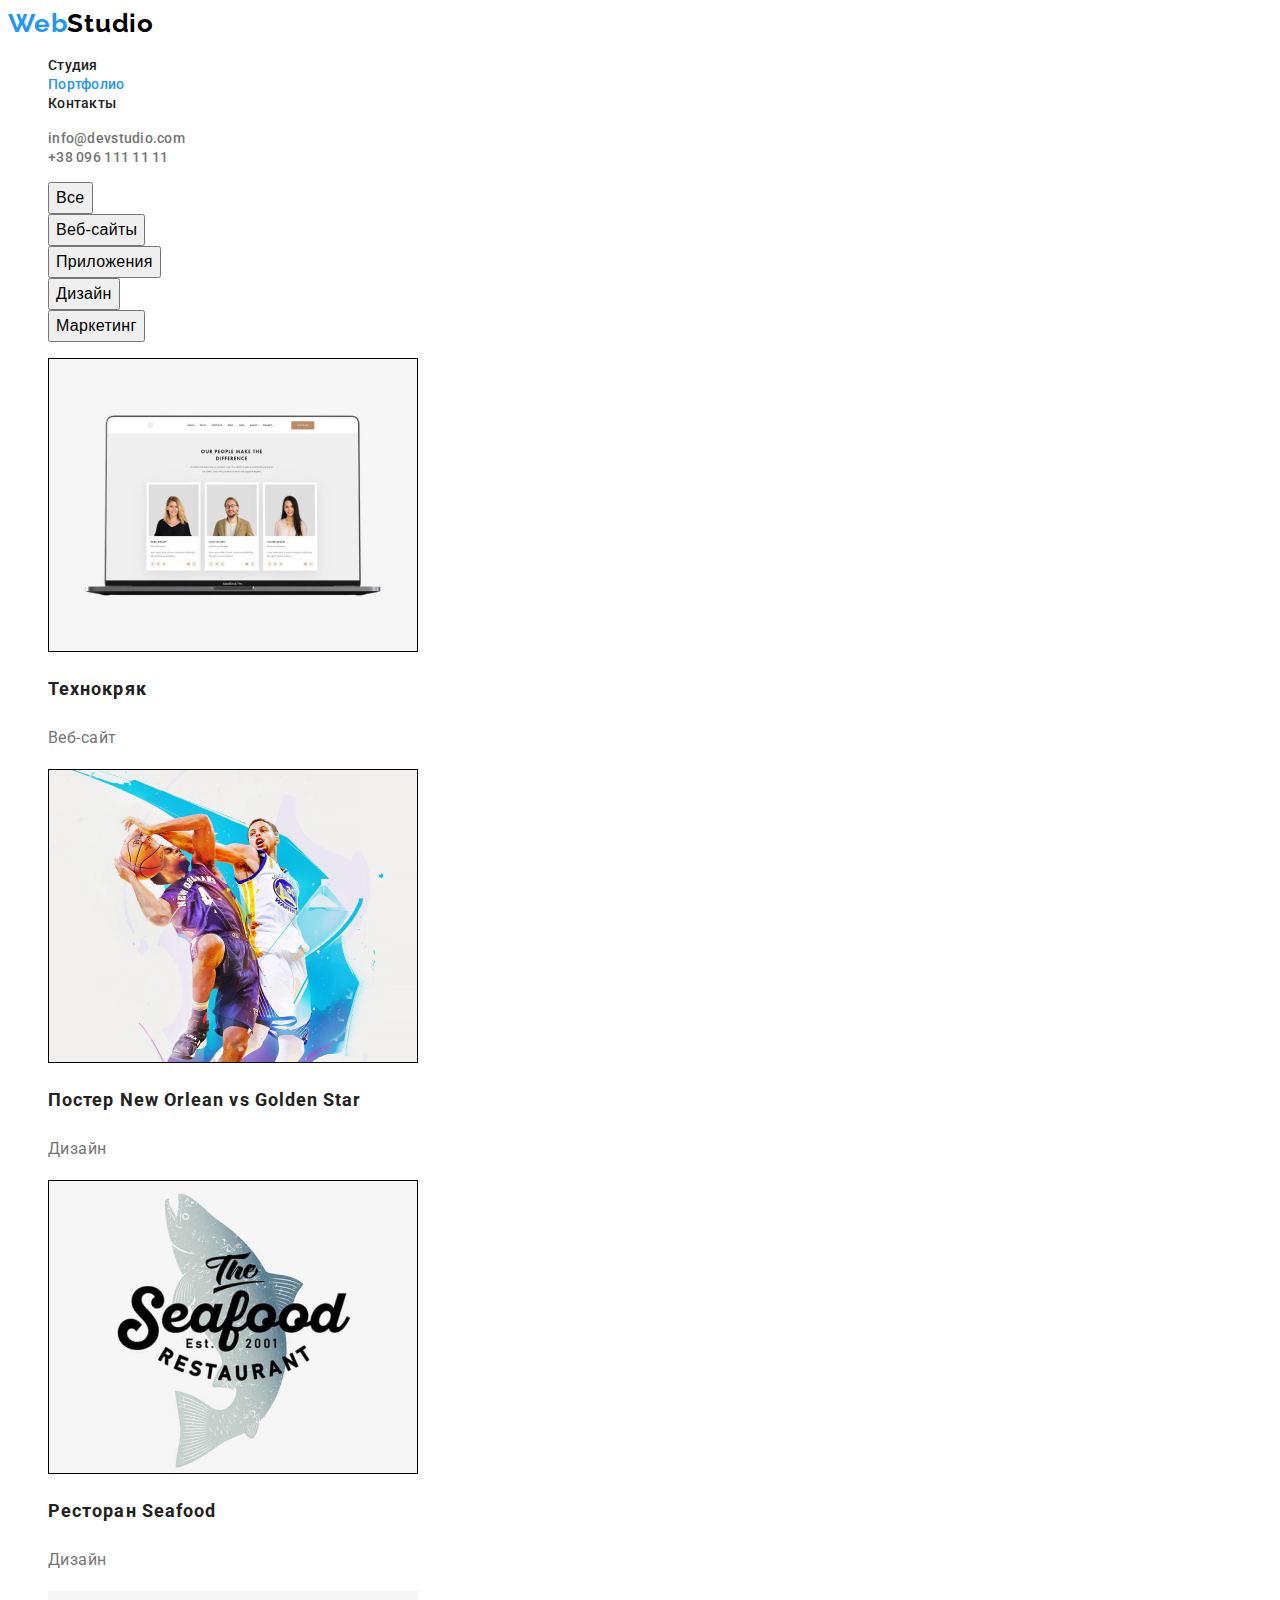
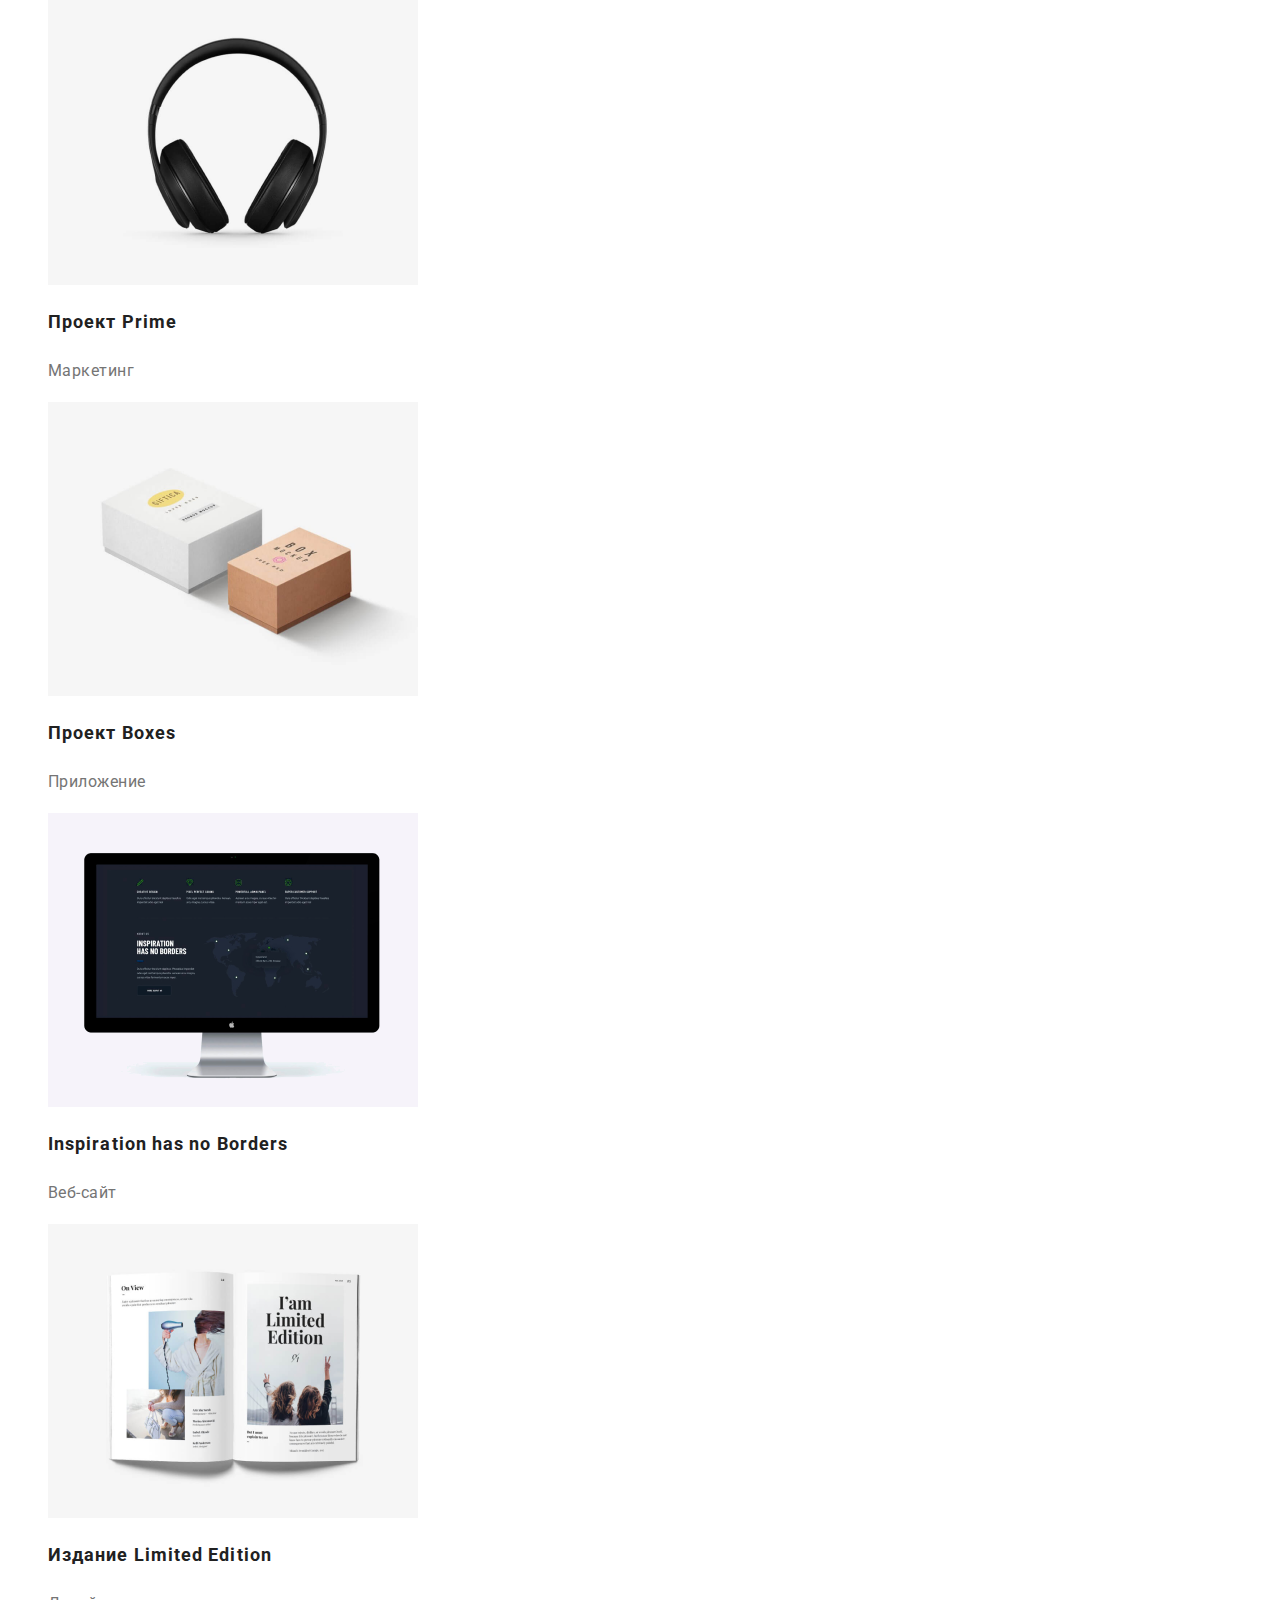
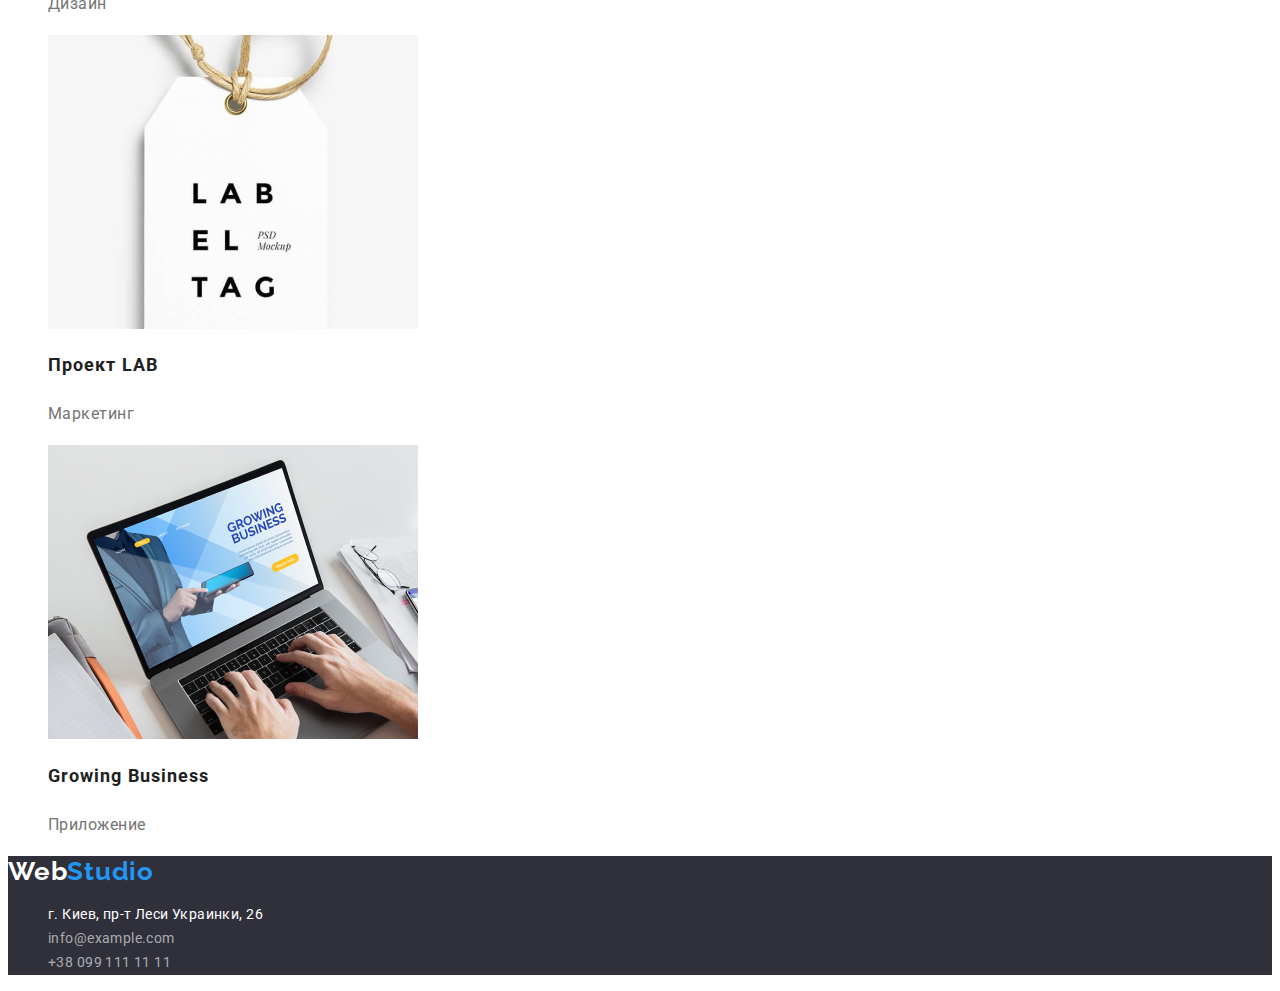
==== portfolio.html @ b0159c13 "cjv" ====
<!DOCTYPE html>
<html lang="ru">
<head>
    <meta charset="UTF-8">
    <meta name="viewport" content="width=device-width, initial-scale=1.0">
    <title>Портфолио</title>
    <link rel="preconnect" href="https://fonts.gstatic.com">
    <link rel="stylesheet" href="https://cdnjs.cloudflare.com/ajax/libs/modern-normalize/1.0.0/modern-normalize.min.css"
        integrity="sha512-ISS7cAi1PEhQ8jnbJpJZMd29NlhNj4AWYyLOSp2CE/CsHxTCu+r+t0D2yoJudVrd0/8fTVPUVDzY5Tvli75u/g=="
        crossorigin="anonymous" />
    <link href="https://fonts.googleapis.com/css2?family=Raleway:wght@700&family=Roboto:wght@400;500;700;900&display=swap"
        rel="stylesheet">
    <link rel="stylesheet" href="./css/style.css">
</head>
<body>
<header class="header">
<nav class="nav">
    <a class="link-nav link" href="index.html">Web<span class="logo-nav">Studio</span></a>
   <ul class="nav-list">
       <li class="nav-list-item list"><a class="list-item-link link" href="index.html">Студия</a></li>
       <li class="nav-list-item list"><a class="list-item-link link portfolio" href="portfolio.html">Портфолио</a></li>
       <li class="nav-list-item list"><a class="list-item-link link" href="#">Контакты</a></li>
   </ul> 
</nav>
   <ul class="list-contacts">
       <li class="contacts-list-item list"><a class="contacts-link link" href="mailto:info@devstudio.com">info@devstudio.com</a></li>
       <li class="contacts-list-item list"><a class="contacts-link link" href="tel:+380961111111">+38 096 111 11 11</a></li>
   </ul>
</header>
<main>
    <!--секция с кнопками портфолио--> 
<section class="section-button">
    <h1 class="hidden">портфолио</h1>
<ul class="list-botton">
    <li class="item-botton list"><button class="botton" type="button">Все</button></li>
    <li class="item-botton list"><button class="botton" type="button">Веб-сайты</button></li>
    <li class="item-botton list"><button class="botton" type="button">Приложения</button></li>
    <li class="item-botton list"><button class="botton" type="button">Дизайн</button></li>
    <li class="item-botton list"><button class="botton" type="button">Маркетинг</button></li>
</ul>
</section>
<!--секция портфолио-->
<section class="section-portfolio">
<ul class="list-portfolio">
    <li class="portfolio-item list">
    <a class="portfolio-link link" href="">
        <img class="portfolio-img" src="./imajes-portaolio/tehnocr.png" alt="три карточки с фотографиями людей" width="370" height="294">
            <h2 class="portfolio-title">Технокряк</h2>
                <p class="portfolio-text">Веб-сайт</p>
     </a>
    </li>
    <li class="portfolio-item list">
    <a class="portfolio-link link" href="">
        <img class="portfolio-img" src="./imajes-portaolio/poster.png" alt="игра в бфскетбол" width="370" height="294">
            <h2 class="portfolio-title">Постер New Orlean vs Golden Star</h2>
                <p class="portfolio-text">Дизайн</p>
    </a>
    </li>
    <li class="portfolio-item list">
    <a class="portfolio-link link" href="">
        <img class="portfolio-img" src="./imajes-portaolio/restoran.png" alt="ресторан" width="370" height="294">
            <h2 class="portfolio-title">Ресторан Seafood</h2>
                <p class="portfolio-text">Дизайн</p>
    </a>
    </li>
    <li class="portfolio-item list">
    <a class="portfolio-link link" href="">
        <img class="portfolio-img" src="./imajes-portaolio/prime.png" alt="наушники" width="370" height="294">
            <h2 class="portfolio-title">Проект Prime</h2>
                <p class="portfolio-text">Маркетинг</p>
    </a>
    </li>
    <li class="portfolio-item list">
    <a class="portfolio-link link" href="">
        <img class="portfolio-img" src="./imajes-portaolio/boxes.png" alt="коробки" width="370" height="294">
            <h2 class="portfolio-title">Проект Boxes</h2>
                <p class="portfolio-text">Приложение</p>
    </a>
    </li>
    <li class="portfolio-item list">
    <a class="portfolio-link link" href="">
        <img class="portfolio-img" src="./imajes-portaolio/inspiration.png" alt=" монитор" width="370" height="294">
            <h2 class="portfolio-title">Inspiration has no Borders</h2>
                <p class="portfolio-text">Веб-сайт</p>
    </a>
    </li>
    <li class="portfolio-item list">
    <a class="portfolio-link link" href="">
        <img class="portfolio-img" src="./imajes-portaolio/isdanie.png" alt="журнал" width="370" height="294">
            <h2 class="portfolio-title">Издание Limited Edition</h2>
                <p class="portfolio-text">Дизайн</p>
    </a>
    </li>
    <li class="portfolio-item list">
    <a class="portfolio-link link" href="">
        <img class="portfolio-img" src="./imajes-portaolio/lab.png" alt="бирка" width="370" height="294">
            <h2 class="portfolio-title">Проект LAB</h2>
                <p class="portfolio-text">Маркетинг</p>
    </a>
    </li>
    <li class="portfolio-item list">
    <a class="portfolio-link link" href="">
        <img class="portfolio-img" src="./imajes-portaolio/growing.png" alt="ноутбук" width="370" height="294">
            <h2 class="portfolio-title">Growing Business</h2>
                <p class="portfolio-text">Приложение</p>
    </a>
    </li>
</ul>
</section>
</main>
<footer class="footer">
   <a class="logo-footer link" href="index.html">Web<span class="text-logo">Studio</span></a> 
<address class="address-footer">
    <ul class="list-footer">
        <li class="item-footer list"><a class="link-footer link white-link" href="https://goo.gl/maps/Lhu3DwiovZqrXFvk8">г. Киев, пр-т Леси Украинки, 26</a></li>
        <li class="item-footer list"><a class="link-footer link" href="mailto:info@devstudio.com">info@example.com</a></li>
        <li class="item-footer list"><a class="link-footer link" href="tel:+38096111111">+38 099 111 11 11</a></li>
    </ul>
</address>
</footer>
    
</body>
---- css/style.css ----
:root {
  --primary-text-color: #757575;
  --title-tex-color: #212121;
  --accent-color: #2196f3;
  --white-color: #ffffff;
  --link-footer: rgba(255, 255, 255, 0.6);
  --dark-fone: #2f303a;
  --bleak-color: #000000;
}

body {
  font-family: "Roboto", sans-serif;
  color: var(--title-tex-color);
}
/* none */
.list {
  list-style: none;
}

.link {
  text-decoration: none;
}
/* none */

/* header */
.header {
  background-color: var(--white-color);
}

/* nav */
.logo-nav {
  color: var(--bleak-color);
}

.link-nav {
  font-family: Raleway;
  font-weight: 700;
  font-size: 26px;
  line-height: 1.192;
  letter-spacing: 0.03em;
  color: var(--accent-color);
}

.list-item-link {
  font-weight: 500;
  font-size: 14px;
  line-height: 1.143;
  letter-spacing: 0.02em;
  color: var(--title-tex-color);
}

.list-item-link:hover,
.list-item-link:focus {
  color: var(--accent-color);
}

/* contacts header */
.contacts-link {
  font-weight: 500;
  font-size: 14px;
  line-height: 1.143;
  letter-spacing: 0.02em;
  color: var(--primary-text-color);
}

.contacts-link:hover,
.contacts-link:focus {
  color: var(--accent-color);
}

.studio {
  color: var(--accent-color);
}

/* hero */
.hero {
  background-color: var(--dark-fone);
}

.main-title {
  font-weight: 900;
  font-size: 44px;
  line-height: 1.364;
  letter-spacing: 0.06em;
  text-transform: uppercase;
  color: var(--white-color);
}

.main-btn {
  font-weight: 700;
  font-size: 16px;
  line-height: 1.875;
  display: flex;
  letter-spacing: 0.06em;
  background: var(--accent-color);
  color: var(--white-color);
}

.main-btn:hover,
.main-btn:focus {
  background-color: var(--white-color);
  color: var(--bleak-color);
  cursor: pointer;
}

/* about */

.hidden {
  display: none;
}

.about-list-item-title {
  font-weight: 700;
  font-size: 14px;
  line-height: 1.143;
  letter-spacing: 0.03em;
  text-transform: uppercase;
  color: var(--title-tex-color);
}

.about-list-paragraph {
  font-weight: 400;
  font-size: 1.714;
  line-height: 24px;
  letter-spacing: 0.03em;
  color: var(--primary-text-color);
}

/* section img */

.title-section {
  font-weight: 700;
  font-size: 36px;
  line-height: 1.667;
  letter-spacing: 0.03em;
  color: var(--title-tex-color);
}

/* team */

.team {
  background-color: #f5f4fa;
}

.subtitle-team {
  font-weight: 500;
  font-size: 16px;
  line-height: 1.187;
  letter-spacing: 0.03em;
  color: var(--title-tex-color);
}

.team-text {
  font-weight: 400;
  font-size: 16px;
  line-height: 1.188;
  letter-spacing: 0.03em;
  color: var(--primary-text-color);
}

/* footer */
.footer {
  background-color: var(--dark-fone);
}

.address-footer {
  font-style: normal;
}

.logo-footer {
  font-family: Raleway;
  font-weight: 700;
  font-size: 26px;
  line-height: 1.192;
  letter-spacing: 0.03em;
  color: var(--white-color);
}

.text-logo {
  color: var(--accent-color);
}

.link-footer {
  font-family: Roboto;
  font-weight: 400;
  font-size: 14px;
  line-height: 1.714;
  letter-spacing: 0.03em;
  color: var(--link-footer);
}

.link-footer:hover,
.link-footer:focus {
  color: var(--accent-color);
}

.white-link {
  color: var(--white-color);
}
/* portfolio */
/* section portfolio botton */
.botton {
  font-weight: 500;
  font-size: 16px;
  line-height: 1.625;
  display: flex;
  letter-spacing: 0.02em;
}

.botton:hover,
.botton:focus {
  background-color: var(--accent-color);
  color: var(--white-color);
  cursor: pointer;
}

.portfolio {
  color: var(--accent-color);
}

/* portfolio img */
.portfolio-title {
  font-weight: 700;
  font-size: 18px;
  line-height: 2;
  letter-spacing: 0.06em;
  color: var(--title-tex-color);
}

.portfolio-text {
  font-weight: 400;
  font-size: 16px;
  line-height: 1.875;
  letter-spacing: 0.03em;
  color: var(--primary-text-color);
}
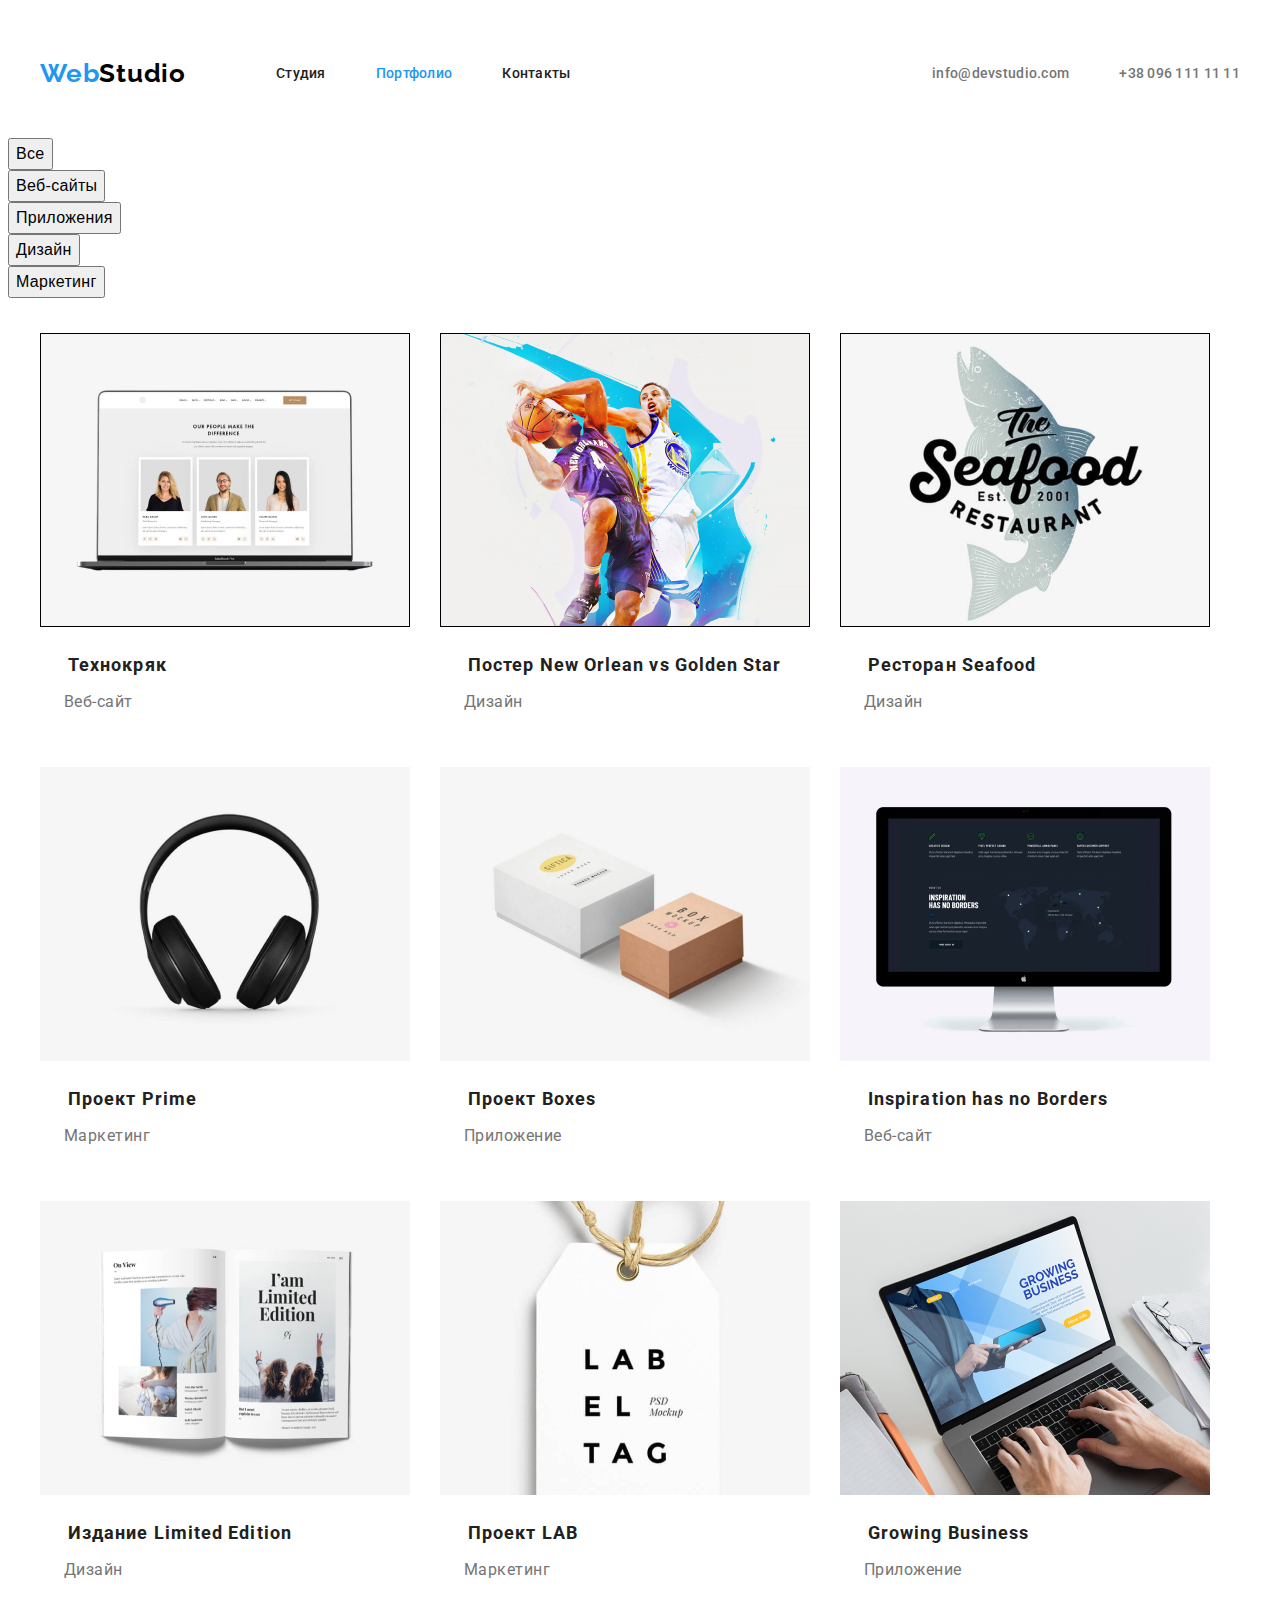
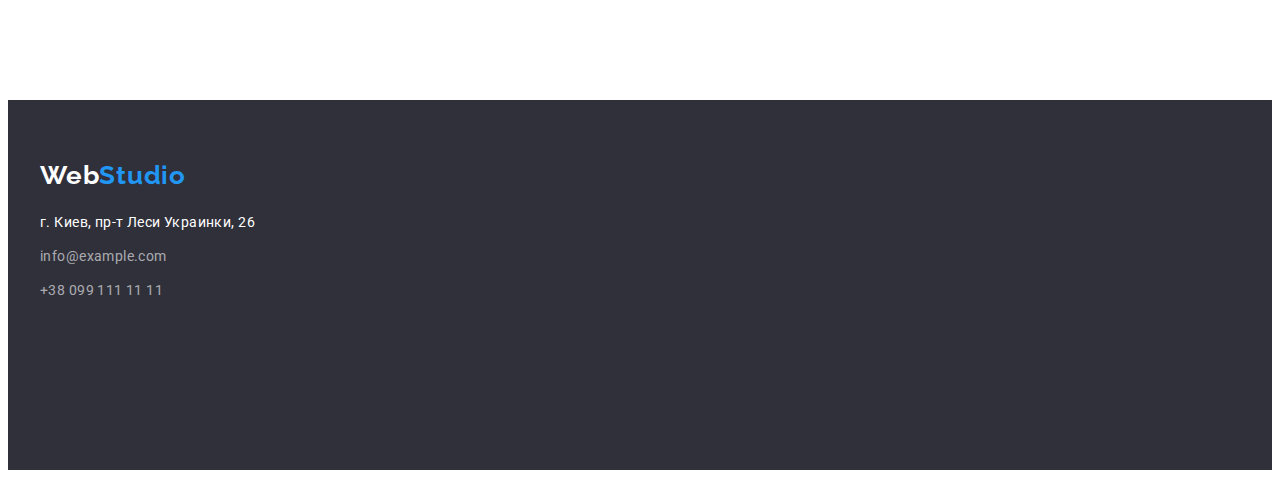
==== commit 588e5d9c: "flex" ====
--- a/portfolio.html
+++ b/portfolio.html
@@ -14,6 +14,7 @@
 </head>
 <body>
 <header class="header">
+<div class="conteiner">
 <nav class="nav">
     <a class="link-nav link" href="index.html">Web<span class="logo-nav">Studio</span></a>
    <ul class="nav-list">
@@ -26,6 +27,7 @@
        <li class="contacts-list-item list"><a class="contacts-link link" href="mailto:info@devstudio.com">info@devstudio.com</a></li>
        <li class="contacts-list-item list"><a class="contacts-link link" href="tel:+380961111111">+38 096 111 11 11</a></li>
    </ul>
+</div>
 </header>
 <main>
     <!--секция с кнопками портфолио--> 
@@ -41,74 +43,95 @@
 </section>
 <!--секция портфолио-->
 <section class="section-portfolio">
-<ul class="list-portfolio">
+    <div class="conteiner pading-portfolio">
+<ul class="list-portfolio ">
     <li class="portfolio-item list">
     <a class="portfolio-link link" href="">
         <img class="portfolio-img" src="./imajes-portaolio/tehnocr.png" alt="три карточки с фотографиями людей" width="370" height="294">
+        <div class="card-text-portfolio">
             <h2 class="portfolio-title">Технокряк</h2>
                 <p class="portfolio-text">Веб-сайт</p>
+                </div>
      </a>
     </li>
     <li class="portfolio-item list">
     <a class="portfolio-link link" href="">
         <img class="portfolio-img" src="./imajes-portaolio/poster.png" alt="игра в бфскетбол" width="370" height="294">
+        <div class="card-text-portfolio">
             <h2 class="portfolio-title">Постер New Orlean vs Golden Star</h2>
                 <p class="portfolio-text">Дизайн</p>
+                </div>
     </a>
     </li>
     <li class="portfolio-item list">
     <a class="portfolio-link link" href="">
         <img class="portfolio-img" src="./imajes-portaolio/restoran.png" alt="ресторан" width="370" height="294">
+        <div class="card-text-portfolio">
             <h2 class="portfolio-title">Ресторан Seafood</h2>
                 <p class="portfolio-text">Дизайн</p>
+                </div>
     </a>
     </li>
     <li class="portfolio-item list">
     <a class="portfolio-link link" href="">
         <img class="portfolio-img" src="./imajes-portaolio/prime.png" alt="наушники" width="370" height="294">
+        <div class="card-text-portfolio">
             <h2 class="portfolio-title">Проект Prime</h2>
                 <p class="portfolio-text">Маркетинг</p>
+                </div>
     </a>
     </li>
     <li class="portfolio-item list">
     <a class="portfolio-link link" href="">
         <img class="portfolio-img" src="./imajes-portaolio/boxes.png" alt="коробки" width="370" height="294">
+        <div class="card-text-portfolio">
             <h2 class="portfolio-title">Проект Boxes</h2>
                 <p class="portfolio-text">Приложение</p>
+                </div>
     </a>
     </li>
     <li class="portfolio-item list">
     <a class="portfolio-link link" href="">
         <img class="portfolio-img" src="./imajes-portaolio/inspiration.png" alt=" монитор" width="370" height="294">
+        <div class="card-text-portfolio">
             <h2 class="portfolio-title">Inspiration has no Borders</h2>
                 <p class="portfolio-text">Веб-сайт</p>
+                </div>
     </a>
     </li>
     <li class="portfolio-item list">
     <a class="portfolio-link link" href="">
         <img class="portfolio-img" src="./imajes-portaolio/isdanie.png" alt="журнал" width="370" height="294">
+        <div class="card-text-portfolio">
             <h2 class="portfolio-title">Издание Limited Edition</h2>
                 <p class="portfolio-text">Дизайн</p>
+                </div>
     </a>
     </li>
     <li class="portfolio-item list">
     <a class="portfolio-link link" href="">
         <img class="portfolio-img" src="./imajes-portaolio/lab.png" alt="бирка" width="370" height="294">
+        <div class="card-text-portfolio">
             <h2 class="portfolio-title">Проект LAB</h2>
                 <p class="portfolio-text">Маркетинг</p>
+                </div>
     </a>
     </li>
     <li class="portfolio-item list">
     <a class="portfolio-link link" href="">
         <img class="portfolio-img" src="./imajes-portaolio/growing.png" alt="ноутбук" width="370" height="294">
+        <div class="card-text-portfolio">
             <h2 class="portfolio-title">Growing Business</h2>
                 <p class="portfolio-text">Приложение</p>
+                </div>
     </a>
     </li>
 </ul>
+</div>
 </section>
 </main>
 <footer class="footer">
+    <div class="conteiner footer-conteiner">
    <a class="logo-footer link" href="index.html">Web<span class="text-logo">Studio</span></a> 
 <address class="address-footer">
     <ul class="list-footer">
@@ -117,6 +140,7 @@
         <li class="item-footer list"><a class="link-footer link" href="tel:+38096111111">+38 099 111 11 11</a></li>
     </ul>
 </address>
+</div>
 </footer>
     
 </body>
--- a/css/style.css
+++ b/css/style.css
@@ -12,6 +12,27 @@
   font-family: "Roboto", sans-serif;
   color: var(--title-tex-color);
 }
+
+h1,
+h2,
+h3,
+h4,
+h5,
+h6,
+p {
+  margin: 0;
+}
+
+ul,
+ol {
+  margin: 0;
+  padding: 0;
+}
+
+img {
+  display: block;
+}
+
 /* none */
 .list {
   list-style: none;
@@ -20,16 +41,44 @@
 .link {
   text-decoration: none;
 }
-/* none */
 
 /* header */
+
+.conteiner {
+  width: 1200px;
+  margin: 0 auto;
+  padding-left: 15px;
+  padding-right: 15px;
+}
 .header {
   background-color: var(--white-color);
+  padding-top: 25px;
+  padding-bottom: 25px;
+}
+.header .conteiner {
+  display: flex;
+  align-items: center;
 }
 
 /* nav */
+
 .logo-nav {
   color: var(--bleak-color);
+  margin-right: 90px;
+}
+
+.nav {
+  display: flex;
+  align-items: center;
+}
+
+.nav-list {
+  display: flex;
+  align-items: center;
+}
+
+.nav-list-item:not(:last-child) {
+  margin-right: 50px;
 }
 
 .link-nav {
@@ -42,6 +91,9 @@
 }
 
 .list-item-link {
+  display: block;
+  padding-top: 32px;
+  padding-bottom: 32px;
   font-weight: 500;
   font-size: 14px;
   line-height: 1.143;
@@ -55,12 +107,25 @@
 }
 
 /* contacts header */
+
+.list-contacts {
+  display: flex;
+  margin-left: auto;
+}
+
+.list-contacts .contacts-list-item + .contacts-list-item {
+  margin-left: 50px;
+}
+
 .contacts-link {
   font-weight: 500;
   font-size: 14px;
   line-height: 1.143;
   letter-spacing: 0.02em;
   color: var(--primary-text-color);
+  display: block;
+  padding-top: 32px;
+  padding-bottom: 32px;
 }
 
 .contacts-link:hover,
@@ -75,6 +140,16 @@
 /* hero */
 .hero {
   background-color: var(--dark-fone);
+}
+
+.hero .conteiner {
+  height: 600px;
+}
+
+.center {
+  text-align: center;
+  padding-top: 200px;
+  padding-bottom: 190px;
 }
 
 .main-title {
@@ -84,16 +159,21 @@
   letter-spacing: 0.06em;
   text-transform: uppercase;
   color: var(--white-color);
+  margin-bottom: 30px;
 }
 
 .main-btn {
   font-weight: 700;
   font-size: 16px;
   line-height: 1.875;
-  display: flex;
   letter-spacing: 0.06em;
   background: var(--accent-color);
   color: var(--white-color);
+  padding: 10px 30px;
+  min-width: 200px;
+  height: 50px;
+  box-shadow: 0px 4px 4px rgba(0, 0, 0, 0.15);
+  border-radius: 4px;
 }
 
 .main-btn:hover,
@@ -109,6 +189,24 @@
   display: none;
 }
 
+.section-padding {
+  padding-top: 94px;
+  padding-bottom: 94px;
+}
+
+.about-list {
+  display: flex;
+  justify-content: center;
+}
+
+.about-list-item {
+  width: 270px;
+}
+
+.about-list-item:not(:last-child) {
+  margin-right: 30px;
+}
+
 .about-list-item-title {
   font-weight: 700;
   font-size: 14px;
@@ -116,6 +214,7 @@
   letter-spacing: 0.03em;
   text-transform: uppercase;
   color: var(--title-tex-color);
+  margin-bottom: 10px;
 }
 
 .about-list-paragraph {
@@ -134,12 +233,27 @@
   line-height: 1.667;
   letter-spacing: 0.03em;
   color: var(--title-tex-color);
+  margin-bottom: 50px;
+  text-align: center;
+}
+
+.img-list {
+  display: flex;
+  margin: -15px;
+}
+
+.img-list-item {
+  margin: 15px;
 }
 
 /* team */
 
 .team {
   background-color: #f5f4fa;
+}
+
+.list-team {
+  display: flex;
 }
 
 .subtitle-team {
@@ -148,6 +262,8 @@
   line-height: 1.187;
   letter-spacing: 0.03em;
   color: var(--title-tex-color);
+  margin-bottom: 10px;
+  text-align: center;
 }
 
 .team-text {
@@ -156,6 +272,24 @@
   line-height: 1.188;
   letter-spacing: 0.03em;
   color: var(--primary-text-color);
+  text-align: center;
+}
+
+.tiem-item {
+  box-shadow: 0px 1px 3px rgba(0, 0, 0, 0.12), 0px 1px 1px rgba(0, 0, 0, 0.14),
+    0px 2px 1px rgba(0, 0, 0, 0.2);
+  border-radius: 0px 0px 4px 4px;
+}
+
+.tiem-item:not(:last-child) {
+  margin-right: 30px;
+}
+
+.card-text {
+  padding-top: 30px;
+  padding-bottom: 30px;
+  padding-left: 65px;
+  padding-right: 65px;
 }
 
 /* footer */
@@ -163,6 +297,14 @@
   background-color: var(--dark-fone);
 }
 
+.footer-conteiner {
+  height: 250px;
+  display: flex;
+  flex-direction: column;
+  padding-top: 60px;
+  padding-bottom: 60px;
+}
+
 .address-footer {
   font-style: normal;
 }
@@ -174,6 +316,7 @@
   line-height: 1.192;
   letter-spacing: 0.03em;
   color: var(--white-color);
+  margin-bottom: 20px;
 }
 
 .text-logo {
@@ -192,6 +335,10 @@
 .link-footer:hover,
 .link-footer:focus {
   color: var(--accent-color);
+}
+
+.item-footer:not(:last-child) {
+  margin-bottom: 10px;
 }
 
 .white-link {
@@ -219,12 +366,27 @@
 }
 
 /* portfolio img */
+
+.list-portfolio {
+  display: flex;
+  flex-wrap: wrap;
+}
+
+.portfolio-item {
+  width: 370px;
+}
+
+.portfolio-item:not(:nth-child(3n)) {
+  margin-right: 30px;
+}
+
 .portfolio-title {
   font-weight: 700;
   font-size: 18px;
   line-height: 2;
   letter-spacing: 0.06em;
   color: var(--title-tex-color);
+  margin: 4px;
 }
 
 .portfolio-text {
@@ -234,3 +396,22 @@
   letter-spacing: 0.03em;
   color: var(--primary-text-color);
 }
+
+.card-text-portfolio {
+  margin-top: 20px;
+  margin-bottom: 20px;
+  margin-left: 24px;
+}
+
+.pading-portfolio {
+  padding-top: 35px;
+  padding-bottom: 95px;
+}
+
+.portfolio-item:nth-last-child(-n + 3) {
+  margin-bottom: 0;
+}
+
+.portfolio-item {
+  margin-bottom: 30px;
+}
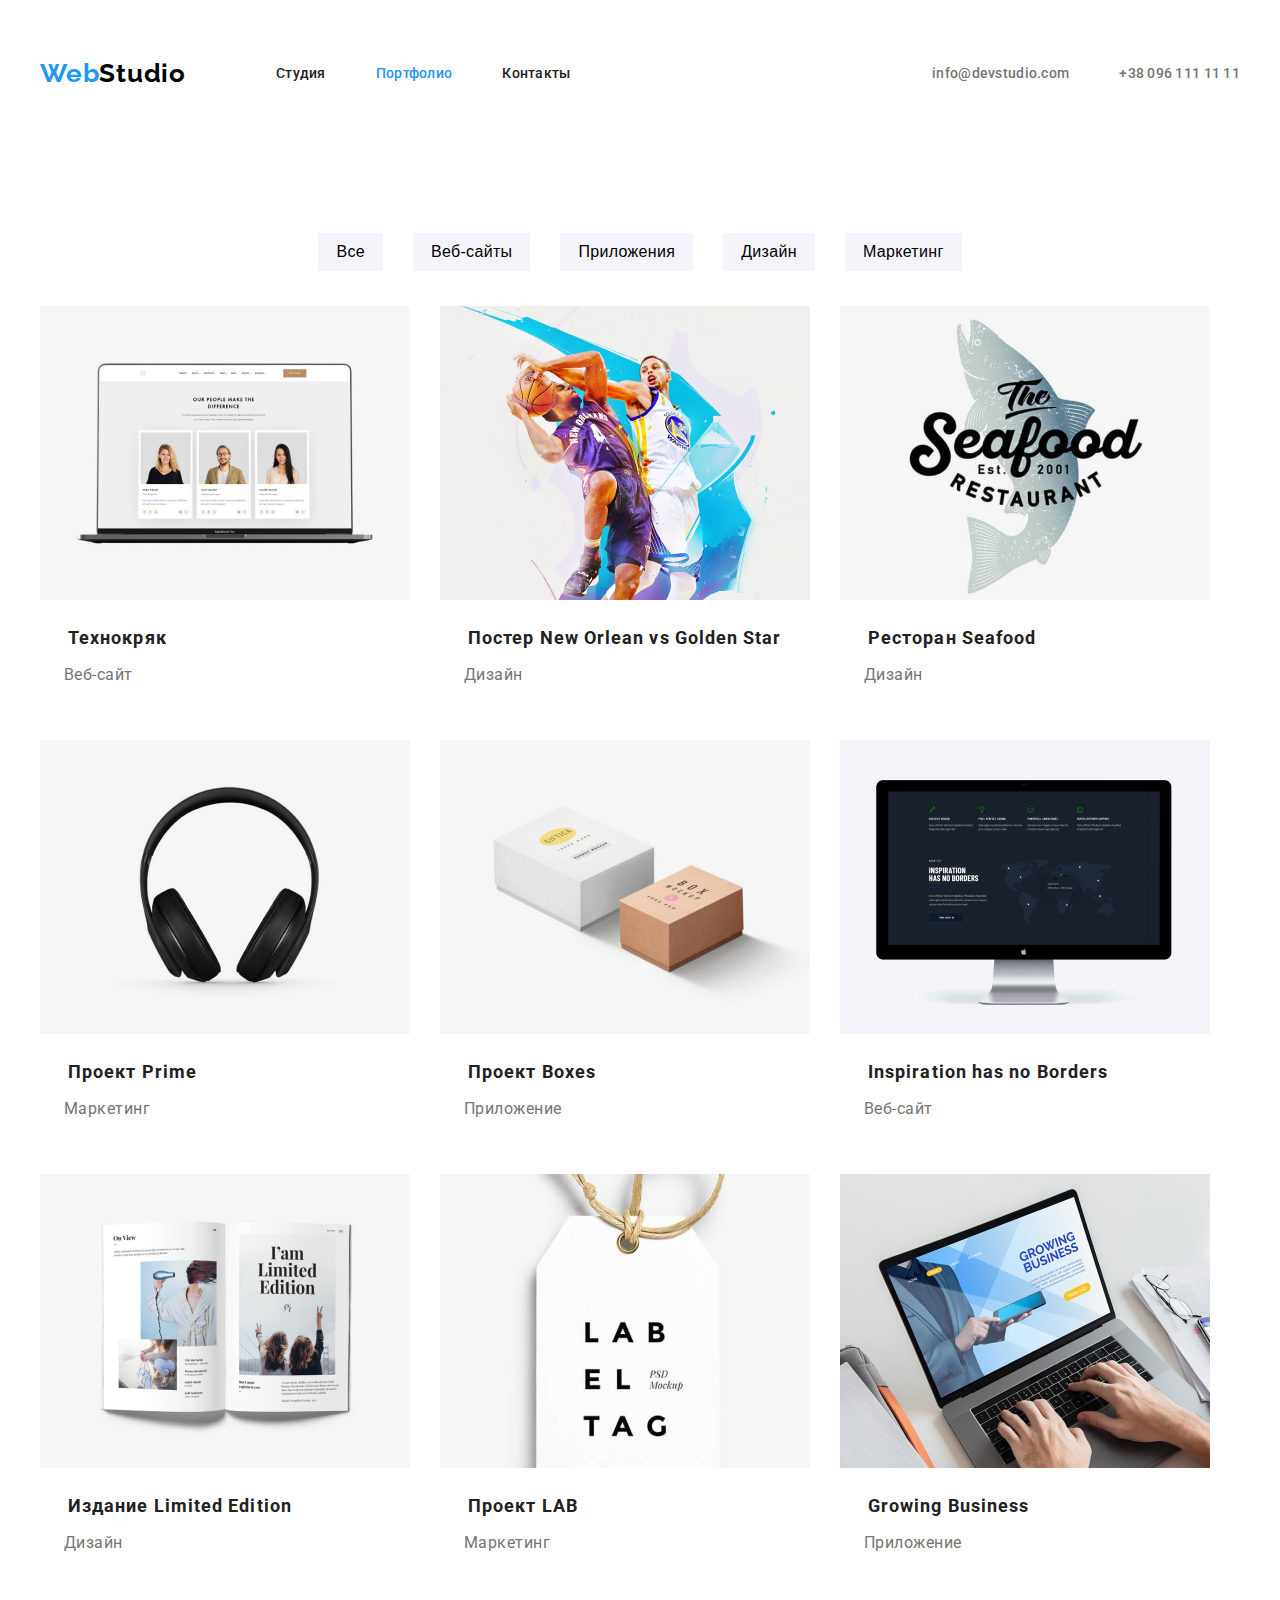
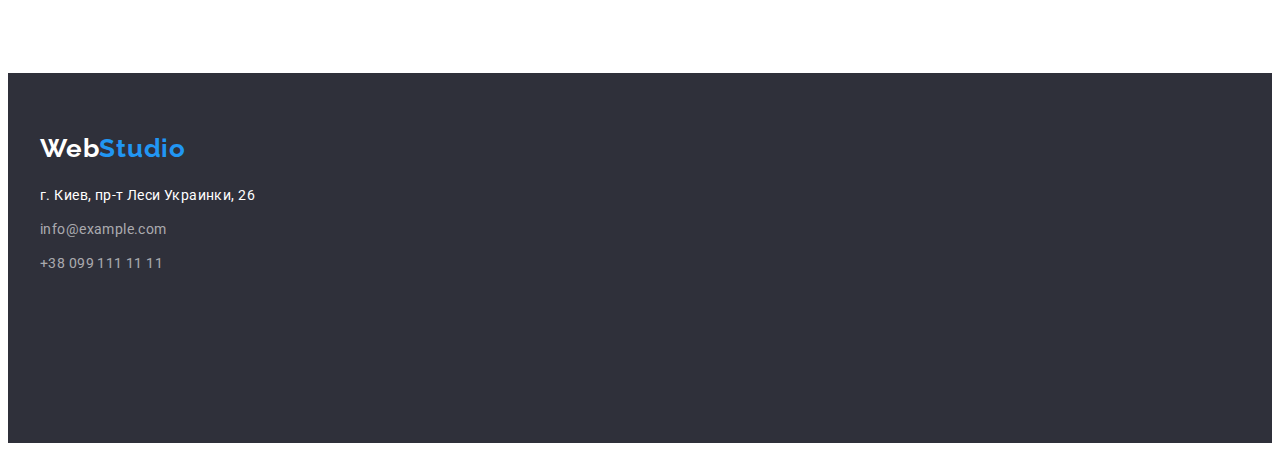
==== commit 09520e39: "comit" ====
--- a/portfolio.html
+++ b/portfolio.html
@@ -32,6 +32,7 @@
 <main>
     <!--секция с кнопками портфолио--> 
 <section class="section-button">
+    <div class="conteiner pading-conteiner">
     <h1 class="hidden">портфолио</h1>
 <ul class="list-botton">
     <li class="item-botton list"><button class="botton" type="button">Все</button></li>
@@ -40,6 +41,7 @@
     <li class="item-botton list"><button class="botton" type="button">Дизайн</button></li>
     <li class="item-botton list"><button class="botton" type="button">Маркетинг</button></li>
 </ul>
+</div>
 </section>
 <!--секция портфолио-->
 <section class="section-portfolio">
--- a/css/style.css
+++ b/css/style.css
@@ -350,8 +350,24 @@
   font-weight: 500;
   font-size: 16px;
   line-height: 1.625;
-  display: flex;
   letter-spacing: 0.02em;
+  height: 38px;
+  background: #f5f4fa;
+  border: none;
+  padding: 5px 18px;
+  display: inline-block;
+  text-align: center;
+  text-decoration: none;
+}
+
+.list-botton {
+  display: flex;
+  align-items: center;
+  justify-content: center;
+}
+
+.item-botton:not(:last-child) {
+  margin-right: 30px;
 }
 
 .botton:hover,
@@ -361,6 +377,10 @@
   cursor: pointer;
 }
 
+.pading-conteiner {
+  padding-top: 95px;
+}
+
 .portfolio {
   color: var(--accent-color);
 }
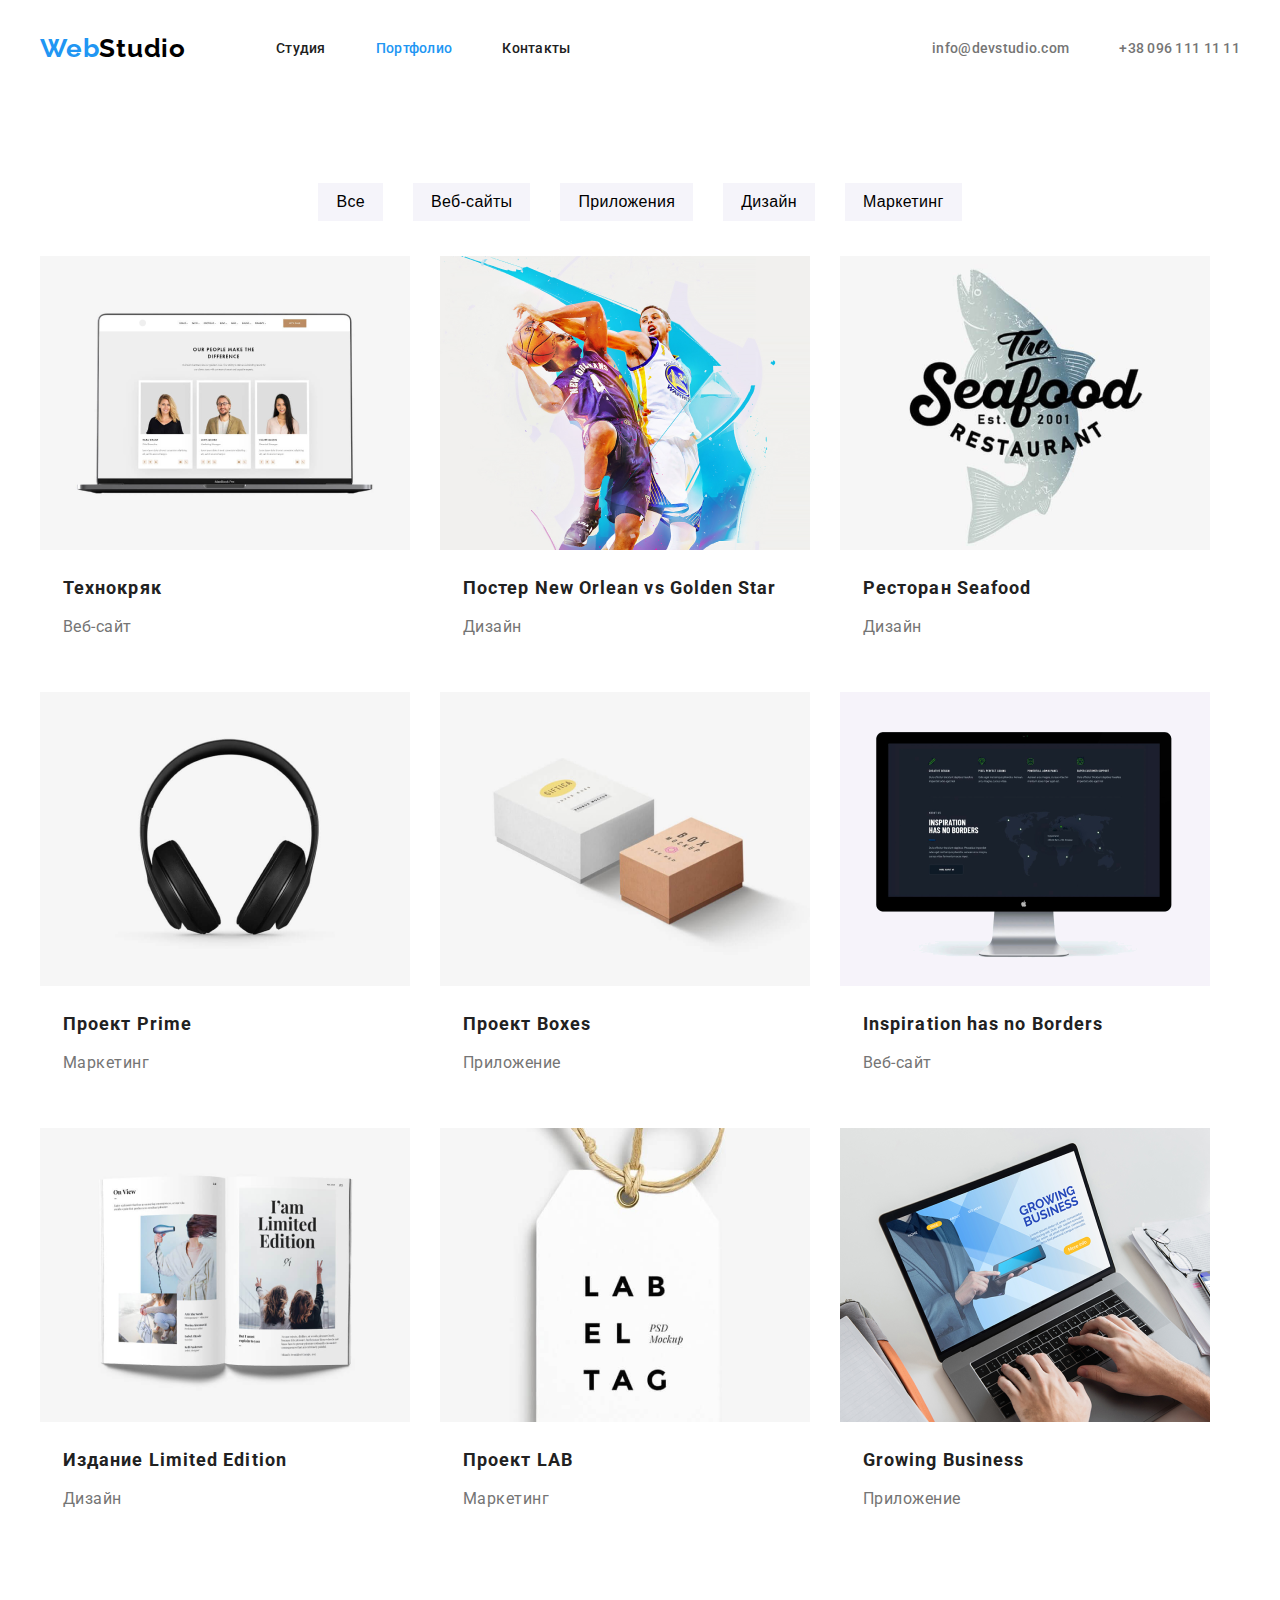
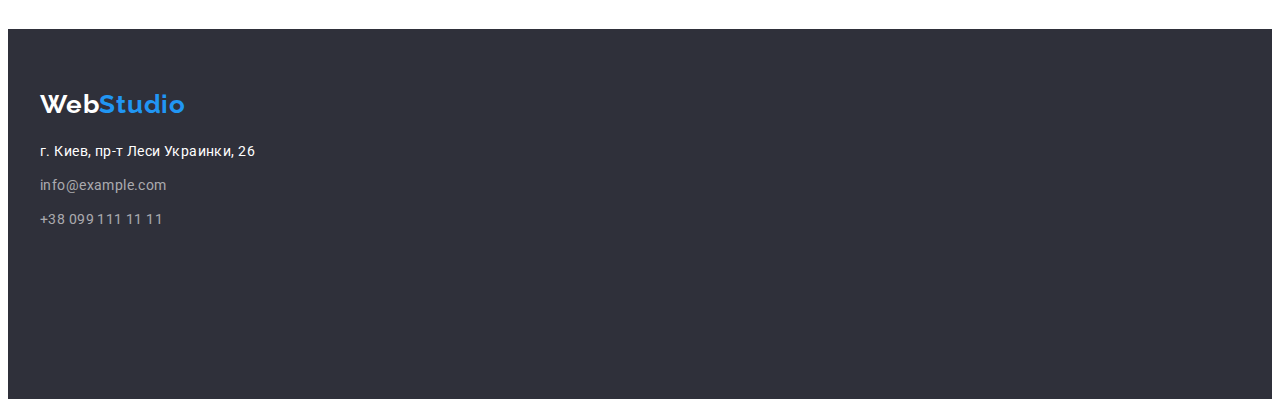
==== commit 72c95cfb: "home-work" ====
--- a/portfolio.html
+++ b/portfolio.html
@@ -31,7 +31,7 @@
 </header>
 <main>
     <!--секция с кнопками портфолио--> 
-<section class="section-button">
+<section class="section-portfolio">
     <div class="conteiner pading-conteiner">
     <h1 class="hidden">портфолио</h1>
 <ul class="list-botton">
@@ -42,9 +42,8 @@
     <li class="item-botton list"><button class="botton" type="button">Маркетинг</button></li>
 </ul>
 </div>
-</section>
+
 <!--секция портфолио-->
-<section class="section-portfolio">
     <div class="conteiner pading-portfolio">
 <ul class="list-portfolio ">
     <li class="portfolio-item list">
--- a/css/style.css
+++ b/css/style.css
@@ -52,8 +52,7 @@
 }
 .header {
   background-color: var(--white-color);
-  padding-top: 25px;
-  padding-bottom: 25px;
+  border-bottom: 1px solid (var(--dark-fone));
 }
 .header .conteiner {
   display: flex;
@@ -219,13 +218,17 @@
 
 .about-list-paragraph {
   font-weight: 400;
-  font-size: 1.714;
-  line-height: 24px;
+  font-size: 14px;
+  line-height: 1.714;
   letter-spacing: 0.03em;
   color: var(--primary-text-color);
 }
 
 /* section img */
+
+.conteiner.section-img {
+  padding: 94px;
+}
 
 .title-section {
   font-weight: 700;
@@ -288,8 +291,8 @@
 .card-text {
   padding-top: 30px;
   padding-bottom: 30px;
-  padding-left: 65px;
-  padding-right: 65px;
+  padding-left: 32px;
+  padding-right: 32px;
 }
 
 /* footer */
@@ -406,7 +409,7 @@
   line-height: 2;
   letter-spacing: 0.06em;
   color: var(--title-tex-color);
-  margin: 4px;
+  margin-bottom: 6px;
 }
 
 .portfolio-text {
@@ -418,9 +421,10 @@
 }
 
 .card-text-portfolio {
-  margin-top: 20px;
-  margin-bottom: 20px;
-  margin-left: 24px;
+  padding-top: 20px;
+  padding-bottom: 20px;
+  padding-left: 23px;
+  padding-right: 23px;
 }
 
 .pading-portfolio {
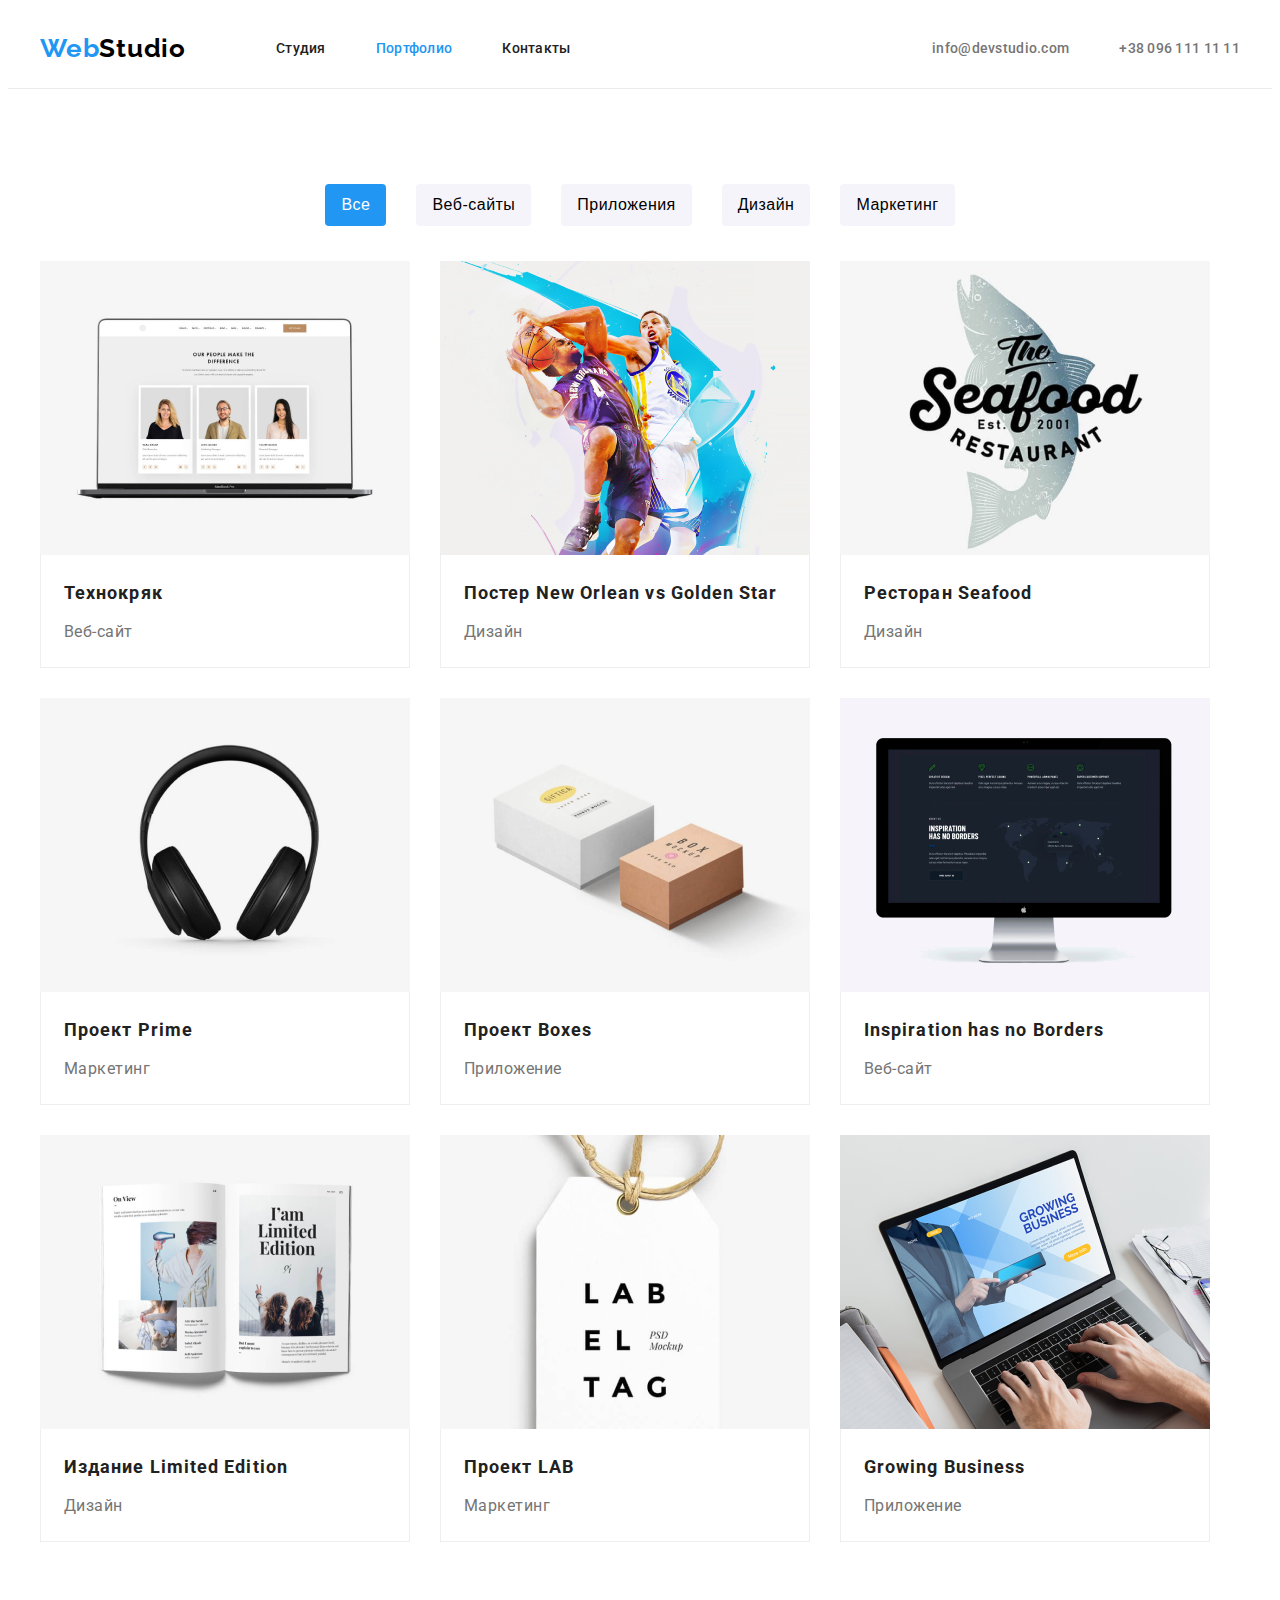
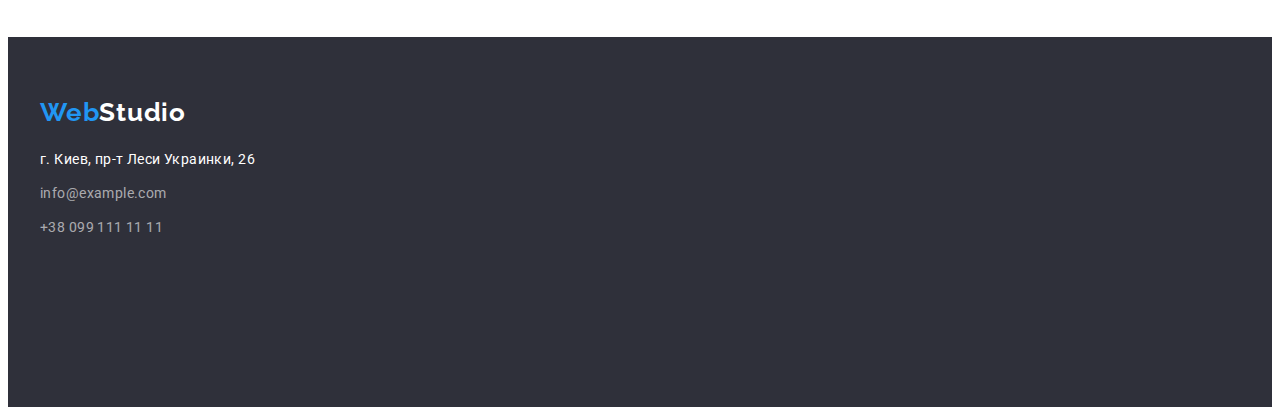
==== commit 17cc7c95: "home wwork" ====
--- a/portfolio.html
+++ b/portfolio.html
@@ -35,7 +35,7 @@
     <div class="conteiner pading-conteiner">
     <h1 class="hidden">портфолио</h1>
 <ul class="list-botton">
-    <li class="item-botton list"><button class="botton" type="button">Все</button></li>
+    <li class="item-botton list"><button class="botton active" type="button">Все</button></li>
     <li class="item-botton list"><button class="botton" type="button">Веб-сайты</button></li>
     <li class="item-botton list"><button class="botton" type="button">Приложения</button></li>
     <li class="item-botton list"><button class="botton" type="button">Дизайн</button></li>
--- a/css/style.css
+++ b/css/style.css
@@ -52,7 +52,7 @@
 }
 .header {
   background-color: var(--white-color);
-  border-bottom: 1px solid (var(--dark-fone));
+  border-bottom: 1px solid #ececec;
 }
 .header .conteiner {
   display: flex;
@@ -81,12 +81,15 @@
 }
 
 .link-nav {
+  display: block;
   font-family: Raleway;
   font-weight: 700;
   font-size: 26px;
   line-height: 1.192;
   letter-spacing: 0.03em;
   color: var(--accent-color);
+  padding-top: 24px;
+  padding-bottom: 24px;
 }
 
 .list-item-link {
@@ -139,16 +142,13 @@
 /* hero */
 .hero {
   background-color: var(--dark-fone);
-}
-
-.hero .conteiner {
+  padding-top: 200px;
+  padding-bottom: 190px;
   height: 600px;
 }
 
 .center {
   text-align: center;
-  padding-top: 200px;
-  padding-bottom: 190px;
 }
 
 .main-title {
@@ -171,8 +171,8 @@
   padding: 10px 30px;
   min-width: 200px;
   height: 50px;
-  box-shadow: 0px 4px 4px rgba(0, 0, 0, 0.15);
-  border-radius: 4px;
+  /* box-shadow: 0px 4px 4px rgba(0, 0, 0, 0.15);
+  border-radius: 4px; */
 }
 
 .main-btn:hover,
@@ -226,8 +226,8 @@
 
 /* section img */
 
-.conteiner.section-img {
-  padding: 94px;
+.section-img {
+  padding-bottom: 94px;
 }
 
 .title-section {
@@ -289,6 +289,7 @@
 }
 
 .card-text {
+  background-color: var(--white-color);
   padding-top: 30px;
   padding-bottom: 30px;
   padding-left: 32px;
@@ -298,14 +299,14 @@
 /* footer */
 .footer {
   background-color: var(--dark-fone);
-}
-
-.footer-conteiner {
-  height: 250px;
-  display: flex;
-  flex-direction: column;
   padding-top: 60px;
   padding-bottom: 60px;
+  height: 250px;
+}
+
+.footer-conteiner {
+  display: flex;
+  flex-direction: column;
 }
 
 .address-footer {
@@ -318,12 +319,13 @@
   font-size: 26px;
   line-height: 1.192;
   letter-spacing: 0.03em;
-  color: var(--white-color);
+  color: var(--accent-color);
+
   margin-bottom: 20px;
 }
 
 .text-logo {
-  color: var(--accent-color);
+  color: var(--white-color);
 }
 
 .link-footer {
@@ -353,14 +355,19 @@
   font-weight: 500;
   font-size: 16px;
   line-height: 1.625;
-  letter-spacing: 0.02em;
-  height: 38px;
+  letter-spacing: 0.03em;
   background: #f5f4fa;
-  border: none;
-  padding: 5px 18px;
+  padding: 0.5em 1em;
   display: inline-block;
   text-align: center;
   text-decoration: none;
+  border: none;
+  border-radius: 4px;
+}
+
+.active {
+  color: var(--white-color);
+  background-color: var(--accent-color);
 }
 
 .list-botton {
@@ -425,6 +432,10 @@
   padding-bottom: 20px;
   padding-left: 23px;
   padding-right: 23px;
+  border-bottom: 1px solid #eeeeee;
+  border-left: 1px solid #eeeeee;
+  border-right: 1px solid #eeeeee;
+  box-sizing: border-box;
 }
 
 .pading-portfolio {
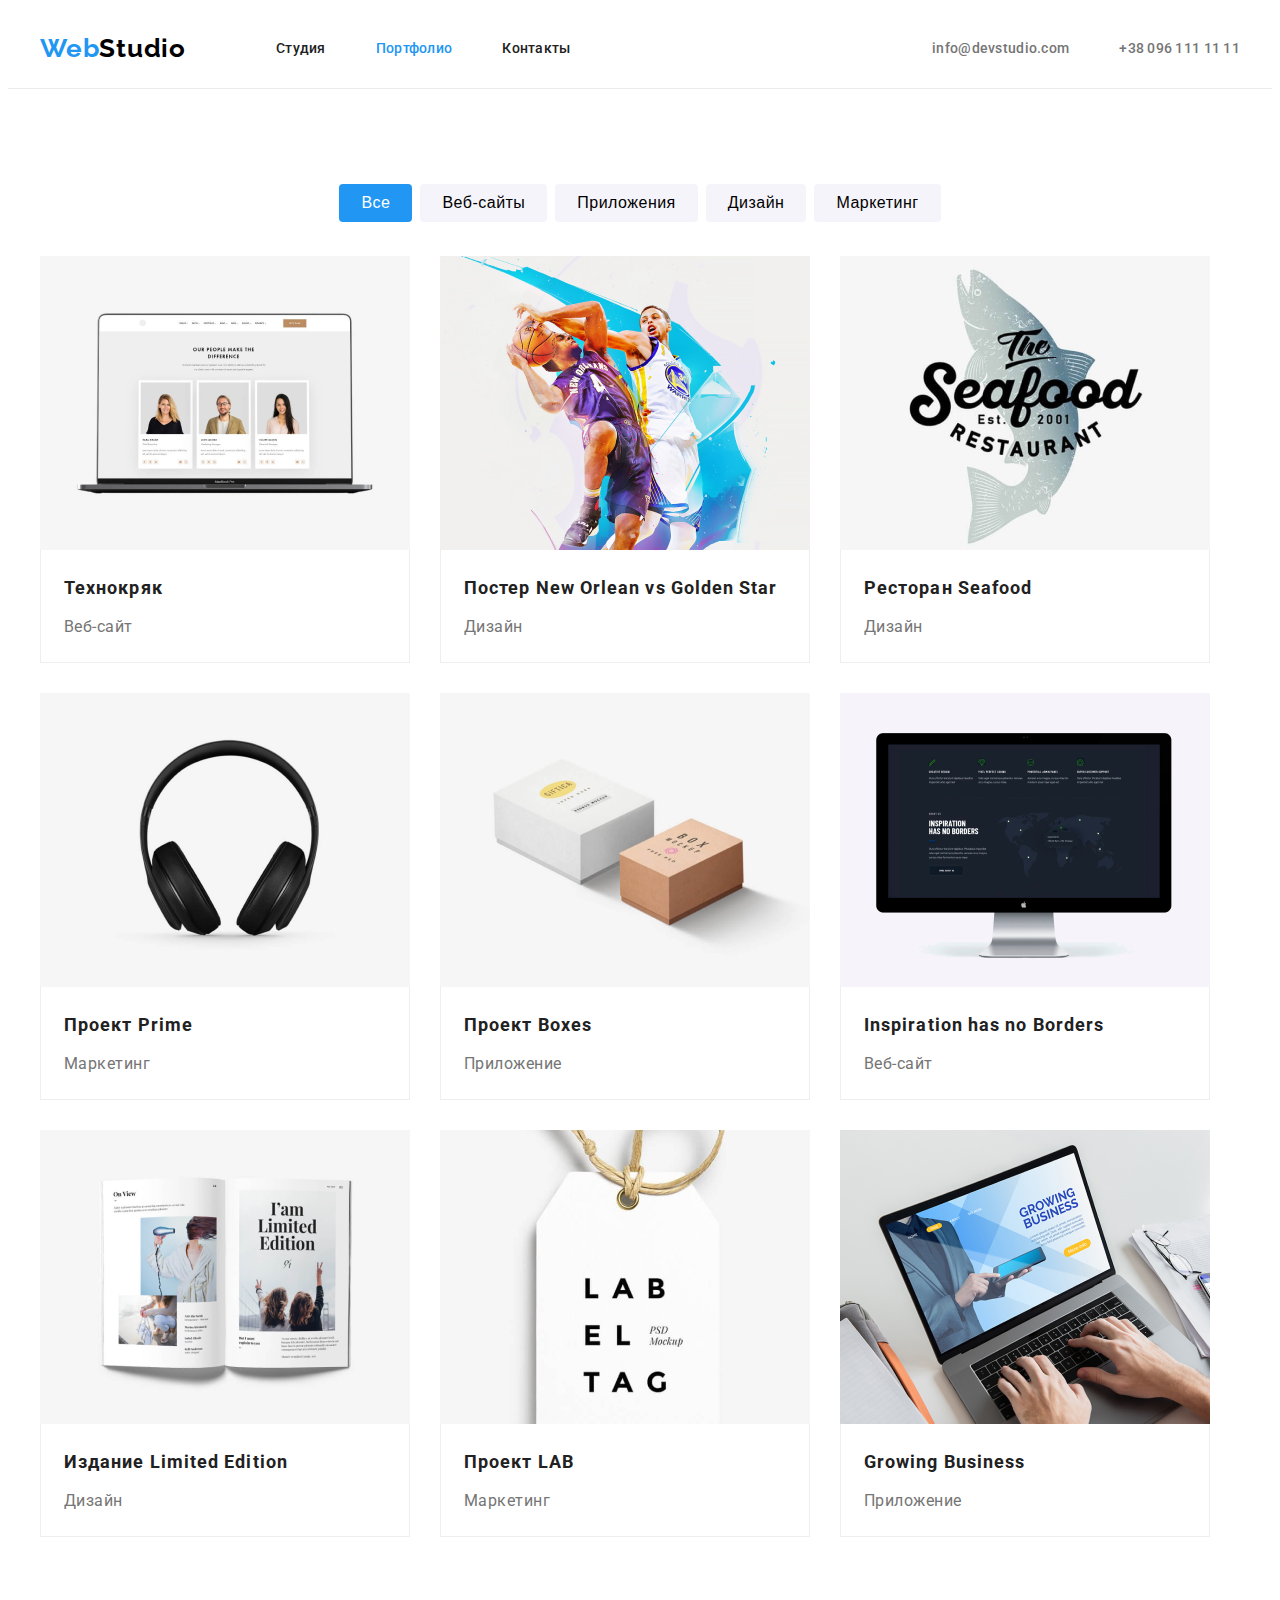
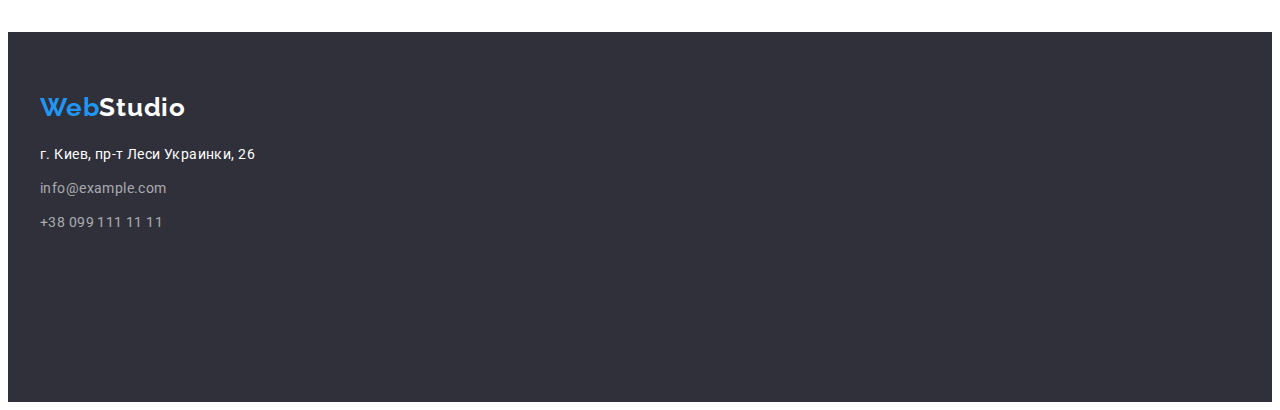
==== commit b1c52b58: "home work3" ====
--- a/portfolio.html
+++ b/portfolio.html
@@ -32,7 +32,7 @@
 <main>
     <!--секция с кнопками портфолио--> 
 <section class="section-portfolio">
-    <div class="conteiner pading-conteiner">
+    <div class="conteiner">
     <h1 class="hidden">портфолио</h1>
 <ul class="list-botton">
     <li class="item-botton list"><button class="botton active" type="button">Все</button></li>
@@ -41,10 +41,8 @@
     <li class="item-botton list"><button class="botton" type="button">Дизайн</button></li>
     <li class="item-botton list"><button class="botton" type="button">Маркетинг</button></li>
 </ul>
-</div>
 
 <!--секция портфолио-->
-    <div class="conteiner pading-portfolio">
 <ul class="list-portfolio ">
     <li class="portfolio-item list">
     <a class="portfolio-link link" href="">
--- a/css/style.css
+++ b/css/style.css
@@ -357,7 +357,7 @@
   line-height: 1.625;
   letter-spacing: 0.03em;
   background: #f5f4fa;
-  padding: 0.5em 1em;
+  padding: 6px 22px;
   display: inline-block;
   text-align: center;
   text-decoration: none;
@@ -374,10 +374,11 @@
   display: flex;
   align-items: center;
   justify-content: center;
+  margin-bottom: 34px;
 }
 
 .item-botton:not(:last-child) {
-  margin-right: 30px;
+  margin-right: 8px;
 }
 
 .botton:hover,
@@ -387,8 +388,9 @@
   cursor: pointer;
 }
 
-.pading-conteiner {
+.section-portfolio {
   padding-top: 95px;
+  padding-bottom: 95px;
 }
 
 .portfolio {
@@ -438,11 +440,6 @@
   box-sizing: border-box;
 }
 
-.pading-portfolio {
-  padding-top: 35px;
-  padding-bottom: 95px;
-}
-
 .portfolio-item:nth-last-child(-n + 3) {
   margin-bottom: 0;
 }
